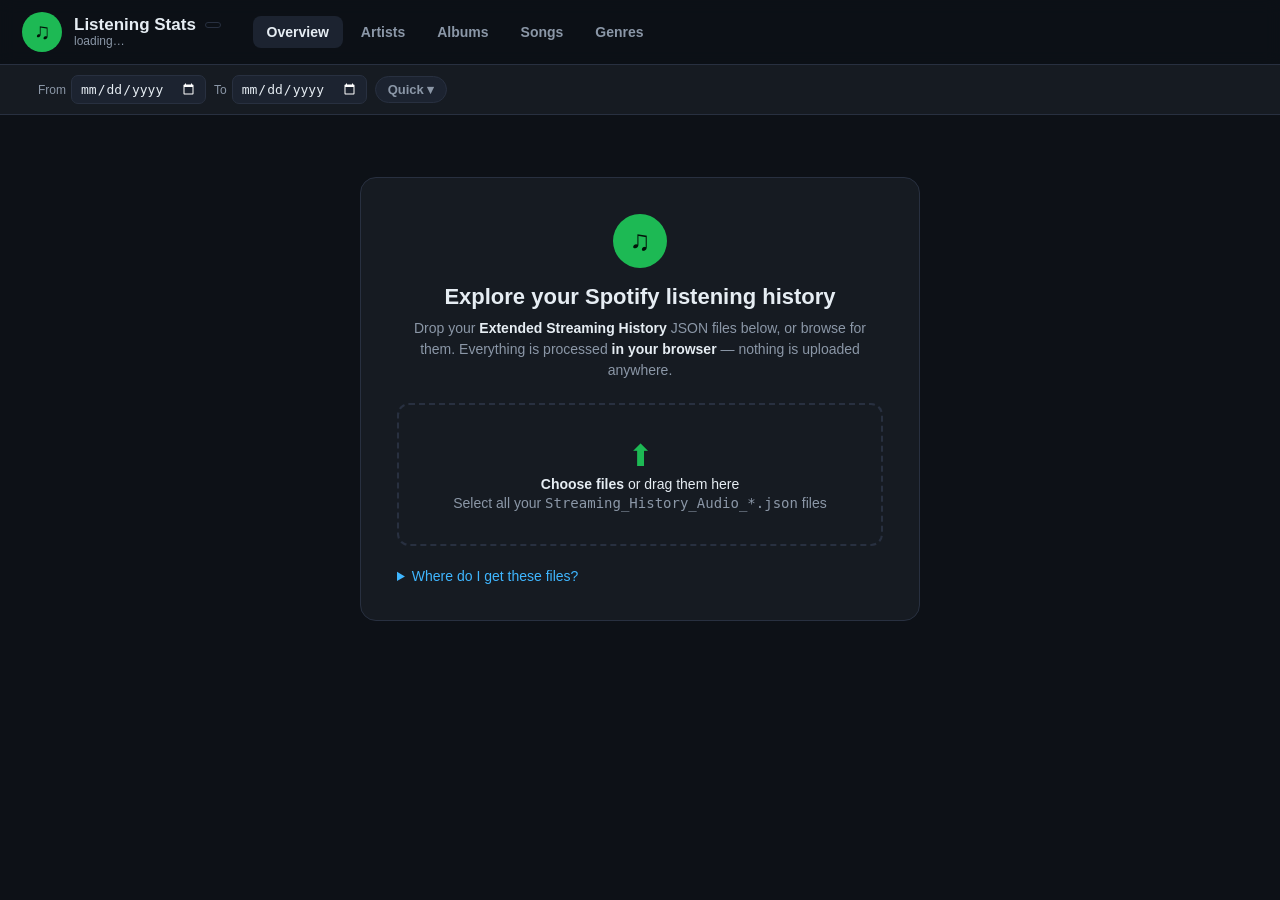
==== web/index.html @ ba0fad1a "Spotify listening stats: local + GitHub Pages app" ====
<!DOCTYPE html>
<html lang="en">
<head>
  <meta charset="UTF-8" />
  <meta name="viewport" content="width=device-width, initial-scale=1.0" />
  <title>Spotify Listening Stats</title>
  <link rel="stylesheet" href="styles.css" />
</head>
<body>
  <header class="topbar">
    <div class="brand">
      <span class="logo">♫</span>
      <div>
        <h1>Listening Stats <span class="badge" id="modeBadge" hidden></span></h1>
        <div class="sub" id="rangeLabel">loading…</div>
      </div>
    </div>
    <nav class="tabs" id="tabs">
      <button data-tab="overview" class="active">Overview</button>
      <button data-tab="artists">Artists</button>
      <button data-tab="albums">Albums</button>
      <button data-tab="songs">Songs</button>
      <button data-tab="genres">Genres</button>
    </nav>
    <div class="controls">
      <button id="changeFiles" class="chip" hidden title="Load a different history export">⟳ Files</button>
    </div>
  </header>

  <div class="filterbar" id="filterbar" hidden>
    <div class="chips" id="yearChips"></div>
    <div class="rangepick">
      <label>From <input type="date" id="fromDate"></label>
      <label>To <input type="date" id="toDate"></label>
      <button id="presetMenuBtn" class="chip" title="Quick ranges">Quick ▾</button>
      <div class="presetMenu" id="presetMenu" hidden></div>
    </div>
    <span class="rangeNote" id="rangeNote"></span>
  </div>

  <main id="app">
    <div class="loading" id="loading">Loading…</div>

    <!-- Upload screen (GitHub Pages / no local data.json) -->
    <section class="uploader" id="uploader" hidden>
      <div class="up-card">
        <div class="up-logo">♫</div>
        <h2>Explore your Spotify listening history</h2>
        <p class="up-lead">Drop your <b>Extended Streaming History</b> JSON files below, or browse for them.
          Everything is processed <b>in your browser</b> — nothing is uploaded anywhere.</p>

        <div class="up-warn" id="fileWarn" hidden>
          ⚠ You opened this as a local file (<code>file://</code>), so your data <b>won't be remembered</b>
          and you'll be asked for it every time. Launch it with <code>run.bat</code> (or
          <code>python serve.py</code>) instead — then it loads automatically.
        </div>

        <label class="dropzone" id="dropzone">
          <input type="file" id="fileInput" accept=".json,application/json" multiple hidden />
          <div class="dz-inner">
            <div class="dz-icon">⬆</div>
            <div><b>Choose files</b> or drag them here</div>
            <div class="muted">Select all your <code>Streaming_History_Audio_*.json</code> files</div>
          </div>
        </label>

        <div class="processing" id="processing" hidden>
          <div class="spinner"></div>
          <div class="proc-stage" id="procStage">Reading your history…</div>
          <div class="progress"><div class="progress-bar" id="procBar"></div></div>
          <div class="proc-sub muted" id="procSub"></div>
        </div>

        <div class="up-status" id="upStatus" hidden></div>

        <details class="up-help">
          <summary>Where do I get these files?</summary>
          <ol>
            <li>Spotify → <b>Account → Privacy settings</b>.</li>
            <li>Request <b>Extended streaming history</b> (arrives by email, can take a few days).</li>
            <li>Unzip it and select every <code>Streaming_History_Audio_*.json</code> file here.</li>
          </ol>
          <p class="muted">Genres and cover art aren't in the export — they only appear if you run the
            optional local <code>enrich.py</code> step (see the project README).</p>
        </details>
      </div>
    </section>

    <!-- Overview -->
    <section class="view" id="view-overview" hidden></section>

    <!-- Table views share a layout -->
    <section class="view" id="view-artists" hidden>
      <div class="tableHead">
        <input type="search" class="search" placeholder="Search artists…" data-search="artists" />
        <span class="count" data-count="artists"></span>
      </div>
      <div class="tableWrap"><table data-table="artists"></table></div>
    </section>

    <section class="view" id="view-albums" hidden>
      <div class="tableHead">
        <input type="search" class="search" placeholder="Search albums or artists…" data-search="albums" />
        <span class="count" data-count="albums"></span>
      </div>
      <div class="tableWrap"><table data-table="albums"></table></div>
    </section>

    <section class="view" id="view-songs" hidden>
      <div class="tableHead">
        <input type="search" class="search" placeholder="Search songs, artists, albums…" data-search="songs" />
        <span class="count" data-count="songs"></span>
      </div>
      <div class="tableWrap"><table data-table="songs"></table></div>
    </section>

    <section class="view" id="view-genres" hidden></section>
  </main>

  <!-- Detail drawer -->
  <div class="drawer" id="drawer" hidden>
    <div class="drawer-backdrop" data-close></div>
    <div class="drawer-panel" id="drawerPanel"></div>
  </div>

  <script src="shared-build.js"></script>
  <script src="app.js"></script>
</body>
</html>
---- web/styles.css ----
:root {
  --bg: #0d1117;
  --bg2: #161b22;
  --bg3: #1c2330;
  --line: #283040;
  --txt: #e6edf3;
  --mut: #8b97a7;
  --accent: #1db954;
  --accent2: #3fb6ff;
  --warn: #f0883e;
  --radius: 12px;
}

* { box-sizing: border-box; }

body {
  margin: 0;
  font-family: -apple-system, "Segoe UI", Roboto, Helvetica, Arial, sans-serif;
  background: var(--bg);
  color: var(--txt);
  font-size: 14px;
}

/* ---- Top bar ---- */
.topbar {
  position: sticky; top: 0; z-index: 20;
  display: flex; align-items: center; gap: 24px;
  padding: 12px 22px;
  background: rgba(13,17,23,0.92);
  backdrop-filter: blur(8px);
  border-bottom: 1px solid var(--line);
  flex-wrap: wrap;
}
.brand { display: flex; align-items: center; gap: 12px; }
.logo {
  width: 40px; height: 40px; border-radius: 50%;
  background: var(--accent); color: #04130a;
  display: grid; place-items: center; font-size: 22px; font-weight: 700;
}
.brand h1 { font-size: 17px; margin: 0; line-height: 1.1; }
.badge {
  display: inline-block; vertical-align: middle; font-size: 10px; font-weight: 700;
  letter-spacing: .5px; text-transform: uppercase; padding: 2px 7px; border-radius: 20px;
  border: 1px solid var(--line); margin-left: 4px;
}
.badge-local { color: var(--accent); border-color: var(--accent); background: rgba(29,185,84,0.12); }
.badge-pages { color: var(--accent2); border-color: var(--accent2); background: rgba(63,182,255,0.12); }
.badge-browser { color: var(--warn); border-color: var(--warn); background: rgba(240,136,62,0.12); }
.brand .sub { color: var(--mut); font-size: 12px; }

.tabs { display: flex; gap: 4px; margin-left: 8px; }
.tabs button {
  background: transparent; border: 0; color: var(--mut);
  padding: 8px 14px; border-radius: 8px; cursor: pointer; font-size: 14px;
  font-weight: 600;
}
.tabs button:hover { color: var(--txt); background: var(--bg2); }
.tabs button.active { color: var(--txt); background: var(--bg3); }

.controls { margin-left: auto; display: flex; gap: 10px; align-items: center; }
select, .search {
  background: var(--bg2); color: var(--txt);
  border: 1px solid var(--line); border-radius: 8px; padding: 8px 12px;
  font-size: 14px; outline: none;
}
select:focus, .search:focus { border-color: var(--accent2); }

/* ---- Filter bar ---- */
.filterbar {
  position: sticky; top: 65px; z-index: 15;
  display: flex; align-items: center; gap: 16px; flex-wrap: wrap;
  padding: 10px 22px; background: var(--bg2); border-bottom: 1px solid var(--line);
}
.chips { display: flex; gap: 6px; flex-wrap: wrap; }
.chip {
  background: var(--bg3); border: 1px solid var(--line); color: var(--mut);
  padding: 5px 12px; border-radius: 20px; cursor: pointer; font-size: 13px; font-weight: 600;
}
.chip:hover { color: var(--txt); border-color: var(--mut); }
.chip.active { background: var(--accent); color: #04130a; border-color: var(--accent); }
.rangepick { display: flex; align-items: center; gap: 8px; position: relative; }
.rangepick label { color: var(--mut); font-size: 12px; display: flex; align-items: center; gap: 5px; }
.rangepick input[type="date"] {
  background: var(--bg3); color: var(--txt); border: 1px solid var(--line);
  border-radius: 7px; padding: 5px 8px; font-size: 13px; color-scheme: dark;
}
.presetMenu {
  position: absolute; top: 110%; right: 0; z-index: 30;
  background: var(--bg2); border: 1px solid var(--line); border-radius: 10px;
  padding: 6px; min-width: 180px; box-shadow: 0 10px 30px rgba(0,0,0,.5);
}
.presetMenu button {
  display: block; width: 100%; text-align: left; background: transparent; border: 0;
  color: var(--txt); padding: 8px 10px; border-radius: 6px; cursor: pointer; font-size: 13px;
}
.presetMenu button:hover { background: var(--bg3); }
.rangeNote { color: var(--mut); font-size: 12px; margin-left: auto; }

main { padding: 22px; max-width: 1280px; margin: 0 auto; }
.loading { color: var(--mut); padding: 60px; text-align: center; font-size: 16px; }

/* ---- Uploader ---- */
.uploader { display: grid; place-items: center; padding: 40px 16px; }
.up-card {
  background: var(--bg2); border: 1px solid var(--line); border-radius: 16px;
  padding: 36px; max-width: 560px; width: 100%; text-align: center;
}
.up-logo {
  width: 54px; height: 54px; border-radius: 50%; background: var(--accent); color: #04130a;
  display: grid; place-items: center; font-size: 28px; font-weight: 700; margin: 0 auto 16px;
}
.up-card h2 { margin: 0 0 8px; font-size: 22px; }
.up-lead { color: var(--mut); margin: 0 0 22px; line-height: 1.5; }
.up-lead b { color: var(--txt); }
.dropzone {
  display: block; border: 2px dashed var(--line); border-radius: 12px; padding: 30px;
  cursor: pointer; transition: border-color .15s, background .15s;
}
.dropzone:hover, .dropzone.drag { border-color: var(--accent); background: rgba(29,185,84,0.06); }
.dz-icon { font-size: 30px; color: var(--accent); margin-bottom: 8px; }
.dz-inner > div { margin: 3px 0; }
.up-status { margin-top: 18px; color: var(--accent2); font-size: 14px; min-height: 20px; }
.up-status.err { color: var(--warn); }
.up-warn {
  background: rgba(240,136,62,0.12); border: 1px solid var(--warn); color: var(--txt);
  border-radius: 10px; padding: 12px 14px; margin-bottom: 18px; font-size: 13px; line-height: 1.5; text-align: left;
}
.up-warn code { background: var(--bg3); padding: 1px 5px; border-radius: 4px; }
.processing { padding: 18px 0 4px; }
.spinner {
  width: 38px; height: 38px; margin: 0 auto 16px; border-radius: 50%;
  border: 3px solid var(--line); border-top-color: var(--accent);
  animation: spin 0.8s linear infinite;
}
@keyframes spin { to { transform: rotate(360deg); } }
.proc-stage { font-size: 16px; font-weight: 600; margin-bottom: 12px; }
.progress { height: 8px; background: var(--bg3); border-radius: 20px; overflow: hidden; }
.progress-bar { height: 100%; width: 0; background: var(--accent); border-radius: 20px; transition: width .25s ease; }
.proc-sub { margin-top: 10px; font-size: 13px; }

.up-help { margin-top: 22px; text-align: left; color: var(--mut); }
.up-help summary { cursor: pointer; color: var(--accent2); }
.up-help ol { margin: 10px 0; padding-left: 20px; line-height: 1.6; }
.up-help code { background: var(--bg3); padding: 1px 5px; border-radius: 4px; }

/* ---- Stat cards ---- */
.cards { display: grid; grid-template-columns: repeat(auto-fit, minmax(150px, 1fr)); gap: 14px; margin-bottom: 24px; }
.card {
  background: var(--bg2); border: 1px solid var(--line); border-radius: var(--radius);
  padding: 16px 18px;
}
.card .val { font-size: 26px; font-weight: 700; letter-spacing: -0.5px; }
.card .lbl { color: var(--mut); font-size: 12px; margin-top: 4px; text-transform: uppercase; letter-spacing: 0.5px; }
.card .sub2 { color: var(--accent2); font-size: 12px; margin-top: 6px; }

/* ---- Panels / charts ---- */
.grid2 { display: grid; grid-template-columns: 1fr 1fr; gap: 18px; margin-bottom: 18px; }
.grid3 { display: grid; grid-template-columns: 2fr 1fr; gap: 18px; margin-bottom: 18px; }
@media (max-width: 900px) { .grid2, .grid3 { grid-template-columns: 1fr; } }

.panel {
  background: var(--bg2); border: 1px solid var(--line); border-radius: var(--radius);
  padding: 16px 18px;
}
.panel h3 { margin: 0 0 4px; font-size: 14px; }
.panel .hint { color: var(--mut); font-size: 12px; margin-bottom: 12px; }
svg { display: block; width: 100%; height: auto; overflow: visible; }
.bar { fill: var(--accent); }
.bar:hover { fill: #2ee06a; }
.bar2 { fill: var(--accent2); }
.axis { stroke: var(--line); stroke-width: 1; }
.axislbl { fill: var(--mut); font-size: 10px; }
.gridline { stroke: var(--line); stroke-width: 1; stroke-dasharray: 2 3; opacity: .5; }
.linepath { fill: none; stroke: var(--accent); stroke-width: 2; }
.linearea { fill: var(--accent); opacity: .12; }
.dot { fill: var(--accent); }

/* ---- Top lists ---- */
.toplist { list-style: none; margin: 0; padding: 0; }
.toplist li { display: flex; align-items: center; gap: 10px; padding: 7px 0; border-bottom: 1px solid var(--line); }
.toplist li:last-child { border-bottom: 0; }
.toplist .rank { color: var(--mut); width: 20px; font-variant-numeric: tabular-nums; }
.toplist .nm { flex: 1; overflow: hidden; text-overflow: ellipsis; white-space: nowrap; }
.toplist .nm small { color: var(--mut); }
.toplist .v { color: var(--accent2); font-variant-numeric: tabular-nums; font-weight: 600; }
.thumb { width: 34px; height: 34px; border-radius: 6px; object-fit: cover; background: var(--bg3); flex: none; }
.thumb.round { border-radius: 50%; }

/* ---- Tables ---- */
.tableHead { display: flex; align-items: center; gap: 14px; margin-bottom: 12px; }
.tableHead .search { flex: 1; max-width: 380px; }
.tableHead .count { color: var(--mut); font-size: 12px; }
.tableWrap { background: var(--bg2); border: 1px solid var(--line); border-radius: var(--radius); overflow: auto; }
table { width: 100%; border-collapse: collapse; font-variant-numeric: tabular-nums; }
thead th {
  position: sticky; top: 0; background: var(--bg3); z-index: 1;
  text-align: right; padding: 11px 12px; font-size: 12px; color: var(--mut);
  cursor: pointer; white-space: nowrap; user-select: none; border-bottom: 1px solid var(--line);
}
thead th.txtcol, td.txtcol { text-align: left; }
thead th:hover { color: var(--txt); }
thead th.sorted { color: var(--accent); }
thead th .arrow { font-size: 9px; }
tbody td { padding: 9px 12px; text-align: right; border-bottom: 1px solid var(--line); white-space: nowrap; }
tbody tr:hover { background: var(--bg3); }
tbody tr { cursor: pointer; }
.cellmain { display: flex; align-items: center; gap: 10px; }
.cellmain .meta { overflow: hidden; }
.cellmain .t1 { overflow: hidden; text-overflow: ellipsis; max-width: 320px; }
.cellmain .t2 { color: var(--mut); font-size: 12px; overflow: hidden; text-overflow: ellipsis; max-width: 320px; }
.rankcell { color: var(--mut); width: 36px; }
.barcell { position: relative; }
.barcell .fill { position: absolute; left: 0; top: 0; bottom: 0; background: rgba(29,185,84,0.14); }
.barcell span { position: relative; }
.tag { display: inline-block; background: var(--bg3); border: 1px solid var(--line); color: var(--mut); border-radius: 20px; padding: 1px 9px; font-size: 11px; margin: 2px; }

/* ---- Drawer ---- */
.drawer { position: fixed; inset: 0; z-index: 40; }
.drawer-backdrop { position: absolute; inset: 0; background: rgba(0,0,0,.55); }
.drawer-panel {
  position: absolute; right: 0; top: 0; bottom: 0; width: min(460px, 92vw);
  background: var(--bg); border-left: 1px solid var(--line);
  padding: 24px; overflow: auto; box-shadow: -10px 0 40px rgba(0,0,0,.4);
}
.drawer-panel .dhero { display: flex; gap: 16px; align-items: center; margin-bottom: 20px; }
.drawer-panel .dhero img { width: 92px; height: 92px; border-radius: 10px; object-fit: cover; background: var(--bg3); }
.drawer-panel .dhero img.round { border-radius: 50%; }
.drawer-panel h2 { margin: 0; font-size: 20px; }
.drawer-panel .dsub { color: var(--mut); margin-top: 4px; }
.drawer .closeBtn { position: absolute; top: 16px; right: 16px; background: var(--bg2); border: 1px solid var(--line); color: var(--txt); width: 32px; height: 32px; border-radius: 8px; cursor: pointer; font-size: 16px; }
.dstats { display: grid; grid-template-columns: 1fr 1fr; gap: 10px; margin-bottom: 20px; }
.dstat { background: var(--bg2); border: 1px solid var(--line); border-radius: 10px; padding: 12px; }
.dstat .v { font-size: 19px; font-weight: 700; }
.dstat .l { color: var(--mut); font-size: 11px; text-transform: uppercase; letter-spacing: .4px; margin-top: 2px; }
.drawer-panel h4 { margin: 18px 0 8px; font-size: 13px; color: var(--mut); text-transform: uppercase; letter-spacing: .5px; }

.muted { color: var(--mut); }
.empty { color: var(--mut); padding: 40px; text-align: center; }
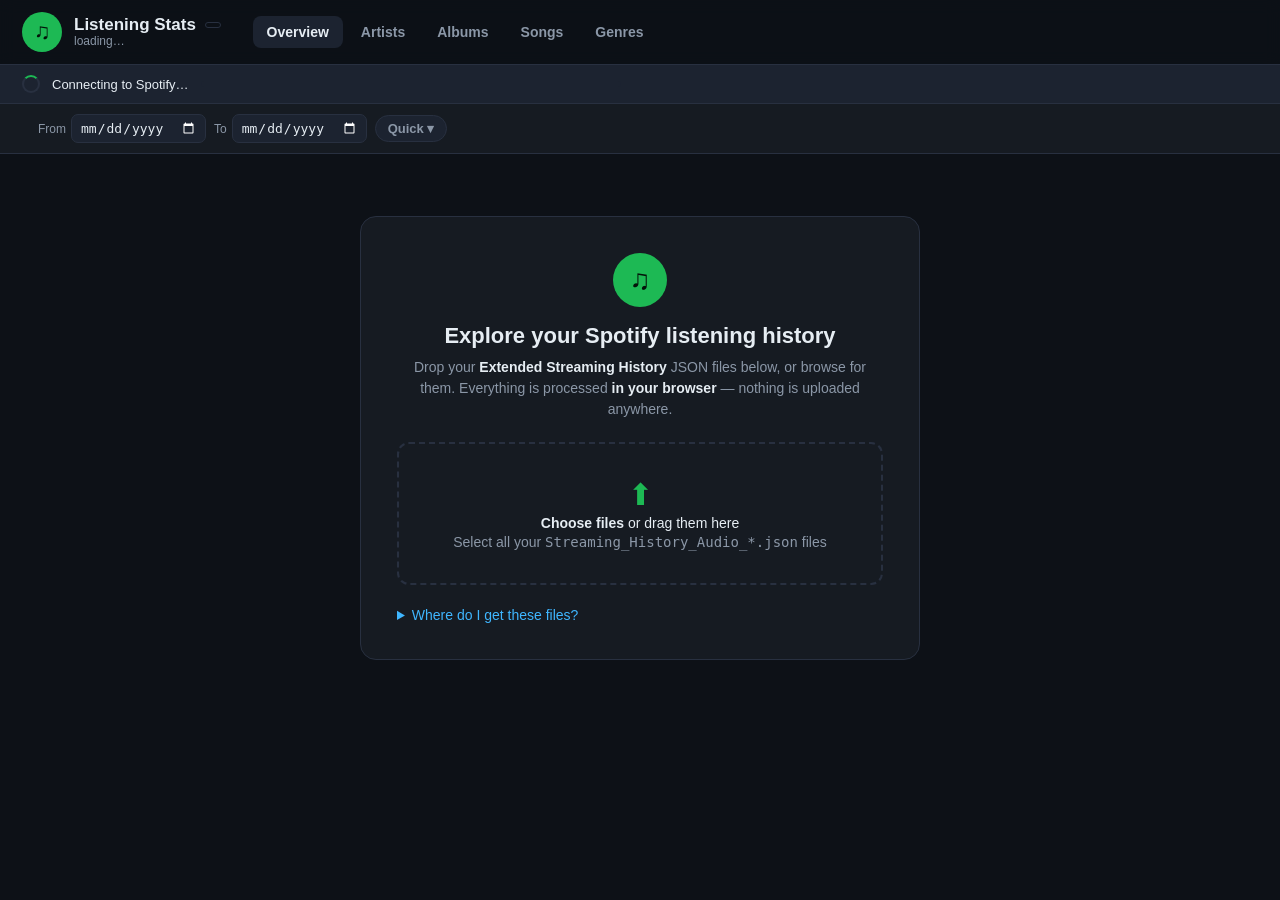
==== commit 301b994c: "Fix upload hang + add Spotify PKCE sign-in - Replace Web Worker with chunked main-thread aggregation" ====
--- a/web/index.html
+++ b/web/index.html
@@ -23,9 +23,16 @@
       <button data-tab="genres">Genres</button>
     </nav>
     <div class="controls">
+      <button id="connectSpotify" class="chip chip-accent" hidden title="Sign in to add genres &amp; cover art">♪ Add genres &amp; art</button>
       <button id="changeFiles" class="chip" hidden title="Load a different history export">⟳ Files</button>
     </div>
   </header>
+
+  <div class="enrichbar" id="enrichbar" hidden>
+    <div class="spinner sm"></div>
+    <div class="enrich-text" id="enrichText">Connecting to Spotify…</div>
+    <div class="progress slim"><div class="progress-bar" id="enrichBar"></div></div>
+  </div>
 
   <div class="filterbar" id="filterbar" hidden>
     <div class="chips" id="yearChips"></div>
@@ -124,6 +131,7 @@
   </div>
 
   <script src="shared-build.js"></script>
+  <script src="spotify.js"></script>
   <script src="app.js"></script>
 </body>
 </html>
--- a/web/styles.css
+++ b/web/styles.css
@@ -78,6 +78,19 @@
 }
 .chip:hover { color: var(--txt); border-color: var(--mut); }
 .chip.active { background: var(--accent); color: #04130a; border-color: var(--accent); }
+.chip-accent { background: var(--accent); color: #04130a; border-color: var(--accent); }
+.chip-accent:hover { background: #2ee06a; color: #04130a; border-color: #2ee06a; }
+.chip-accent.busy { opacity: .6; pointer-events: none; }
+
+/* Enrichment progress banner */
+.enrichbar {
+  position: sticky; top: 65px; z-index: 16;
+  display: flex; align-items: center; gap: 12px;
+  padding: 10px 22px; background: var(--bg3); border-bottom: 1px solid var(--line);
+}
+.enrichbar .enrich-text { font-size: 13px; white-space: nowrap; }
+.enrichbar .progress.slim { flex: 1; max-width: 420px; height: 6px; }
+.spinner.sm { width: 18px; height: 18px; border-width: 2px; margin: 0; }
 .rangepick { display: flex; align-items: center; gap: 8px; position: relative; }
 .rangepick label { color: var(--mut); font-size: 12px; display: flex; align-items: center; gap: 5px; }
 .rangepick input[type="date"] {
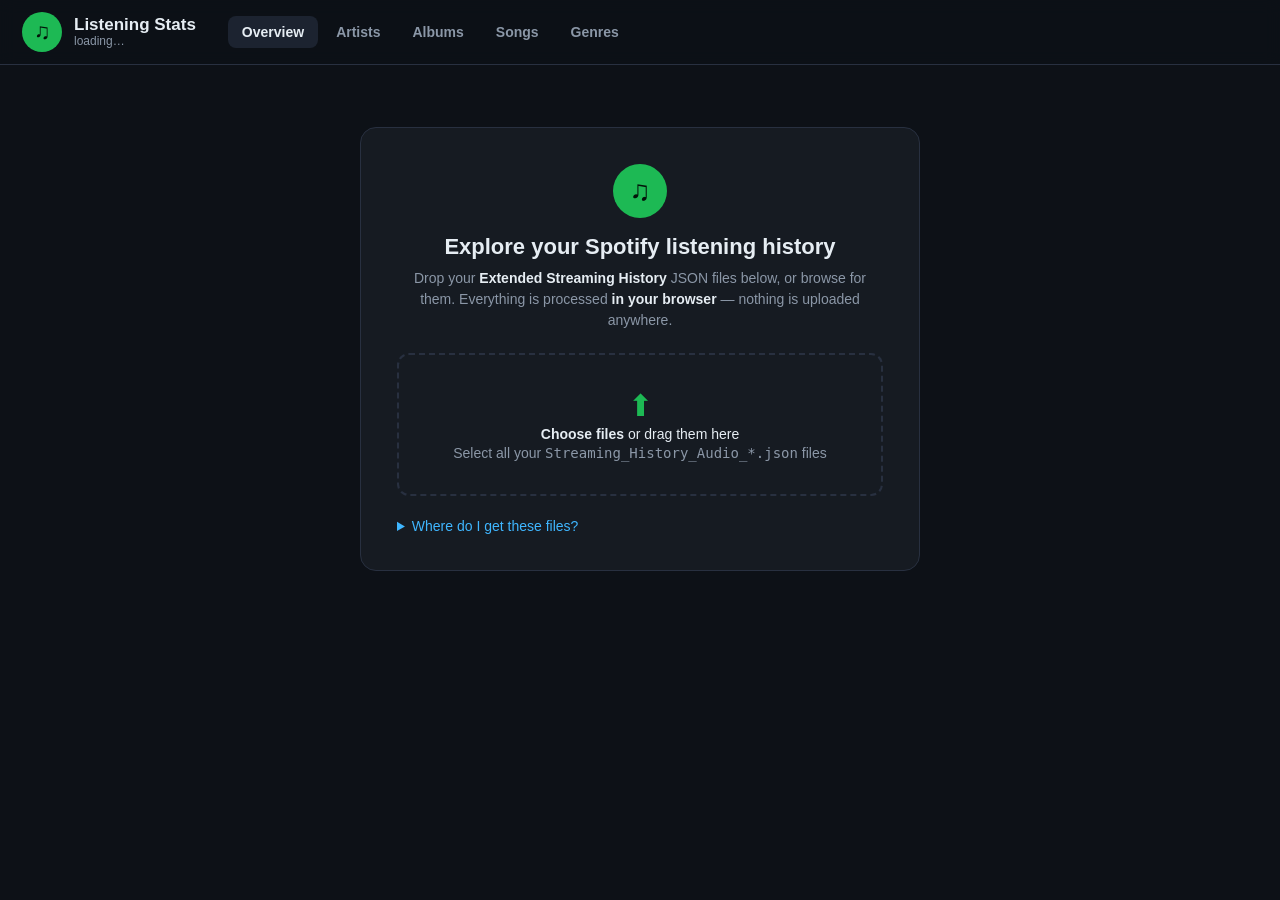
==== commit 52f38878: "Rename '⟲ Files' to clearer '⟳ Re-upload' button" ====
--- a/web/index.html
+++ b/web/index.html
@@ -24,7 +24,7 @@
     </nav>
     <div class="controls">
       <button id="connectSpotify" class="chip chip-accent" hidden title="Sign in to add genres &amp; cover art">♪ Add genres &amp; art</button>
-      <button id="changeFiles" class="chip" hidden title="Load a different history export">⟳ Files</button>
+      <button id="changeFiles" class="chip" hidden title="Load a different Spotify history export">⟳ Re-upload</button>
     </div>
   </header>
 
--- a/web/styles.css
+++ b/web/styles.css
@@ -12,6 +12,11 @@
 }
 
 * { box-sizing: border-box; }
+
+/* The `hidden` attribute must win over component display rules (.enrichbar,
+   .uploader, .filterbar all set an explicit display, which would otherwise
+   override the browser's [hidden] { display:none }). */
+[hidden] { display: none !important; }
 
 body {
   margin: 0;
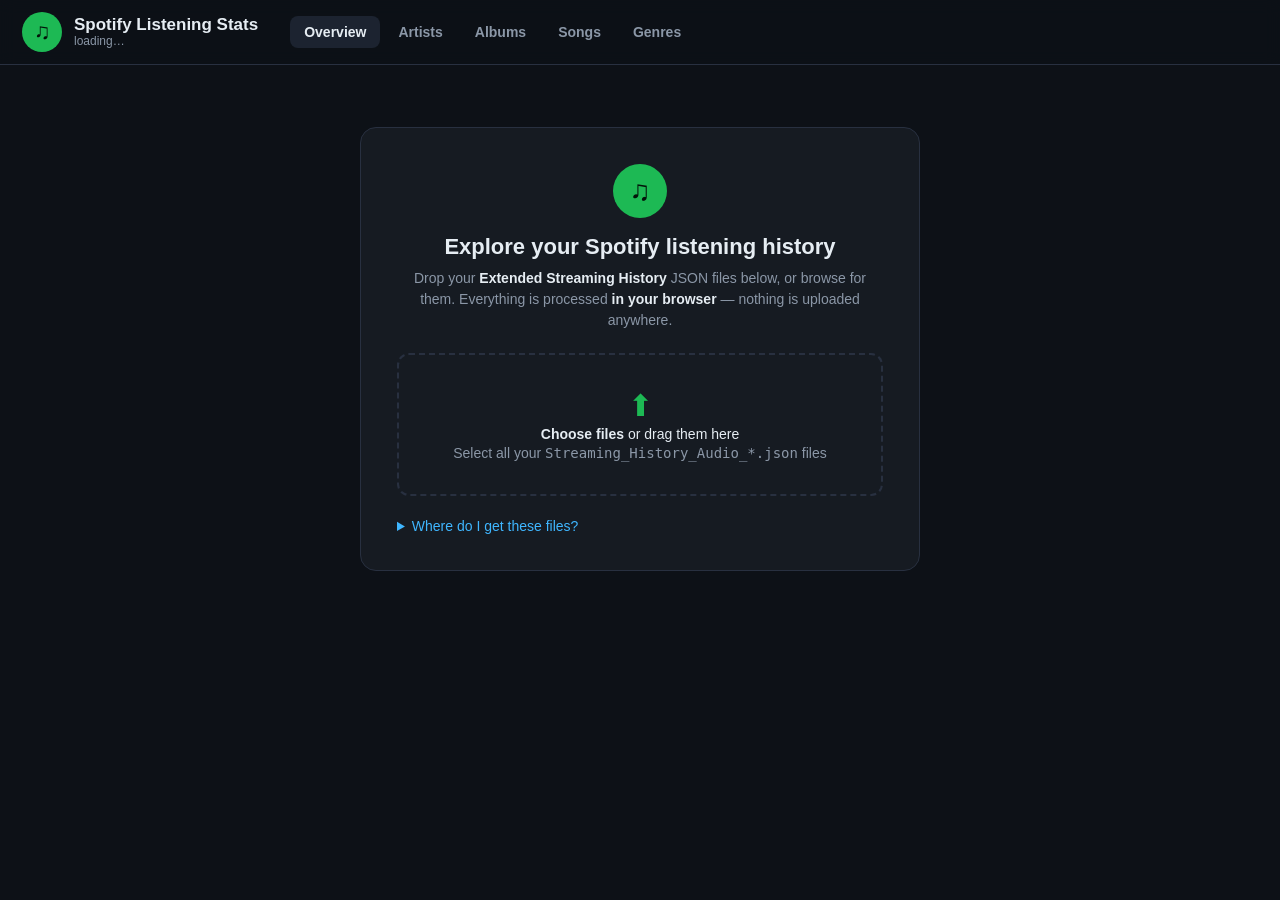
==== commit 52cff96e: "Title -> "Spotify Listening Stats"; add Taste popularity card Taste popularity = play-weighted avera" ====
--- a/web/index.html
+++ b/web/index.html
@@ -11,7 +11,7 @@
     <div class="brand">
       <span class="logo">♫</span>
       <div>
-        <h1>Listening Stats <span class="badge" id="modeBadge" hidden></span></h1>
+        <h1>Spotify Listening Stats <span class="badge" id="modeBadge" hidden></span></h1>
         <div class="sub" id="rangeLabel">loading…</div>
       </div>
     </div>
@@ -101,28 +101,54 @@
       <div class="tableHead">
         <input type="search" class="search" placeholder="Search artists…" data-search="artists" />
         <span class="count" data-count="artists"></span>
+        <label class="pagectl">Show
+          <select class="pageSize">
+            <option value="50">50</option><option value="100" selected>100</option>
+            <option value="250">250</option><option value="500">500</option>
+            <option value="1000">1000</option><option value="all">All</option>
+          </select>
+        </label>
       </div>
       <div class="tableWrap"><table data-table="artists"></table></div>
+      <div class="pager" data-pager="artists"></div>
     </section>
 
     <section class="view" id="view-albums" hidden>
       <div class="tableHead">
         <input type="search" class="search" placeholder="Search albums or artists…" data-search="albums" />
         <span class="count" data-count="albums"></span>
+        <label class="pagectl">Show
+          <select class="pageSize">
+            <option value="50">50</option><option value="100" selected>100</option>
+            <option value="250">250</option><option value="500">500</option>
+            <option value="1000">1000</option><option value="all">All</option>
+          </select>
+        </label>
       </div>
       <div class="tableWrap"><table data-table="albums"></table></div>
+      <div class="pager" data-pager="albums"></div>
     </section>
 
     <section class="view" id="view-songs" hidden>
       <div class="tableHead">
         <input type="search" class="search" placeholder="Search songs, artists, albums…" data-search="songs" />
         <span class="count" data-count="songs"></span>
+        <label class="pagectl">Show
+          <select class="pageSize">
+            <option value="50">50</option><option value="100" selected>100</option>
+            <option value="250">250</option><option value="500">500</option>
+            <option value="1000">1000</option><option value="all">All</option>
+          </select>
+        </label>
       </div>
       <div class="tableWrap"><table data-table="songs"></table></div>
+      <div class="pager" data-pager="songs"></div>
     </section>
 
     <section class="view" id="view-genres" hidden></section>
   </main>
+
+  <div class="charttip" id="chartTip" hidden></div>
 
   <!-- Detail drawer -->
   <div class="drawer" id="drawer" hidden>
--- a/web/styles.css
+++ b/web/styles.css
@@ -174,13 +174,30 @@
 /* ---- Panels / charts ---- */
 .grid2 { display: grid; grid-template-columns: 1fr 1fr; gap: 18px; margin-bottom: 18px; }
 .grid3 { display: grid; grid-template-columns: 2fr 1fr; gap: 18px; margin-bottom: 18px; }
+.grid-full { margin-bottom: 18px; }
 @media (max-width: 900px) { .grid2, .grid3 { grid-template-columns: 1fr; } }
+
+/* Chart hover */
+.hoverband { fill: transparent; }
+.hoverband:hover { fill: rgba(255, 255, 255, 0.06); }
+.charttip {
+  position: fixed; z-index: 60; pointer-events: none;
+  background: var(--bg); border: 1px solid var(--line); border-radius: 8px;
+  padding: 6px 10px; font-size: 12px; color: var(--txt); white-space: nowrap;
+  box-shadow: 0 6px 20px rgba(0, 0, 0, .5);
+}
+.charttip .tl { color: var(--mut); }
+.charttip b { color: var(--txt); font-variant-numeric: tabular-nums; }
 
 .panel {
   background: var(--bg2); border: 1px solid var(--line); border-radius: var(--radius);
   padding: 16px 18px;
+  min-width: 0;   /* allow grid/flex items to shrink so long content truncates */
 }
 .panel h3 { margin: 0 0 4px; font-size: 14px; }
+.panelhead { display: flex; align-items: center; justify-content: space-between; gap: 10px; margin-bottom: 4px; }
+.panelhead h3 { margin: 0; }
+select.mini { padding: 3px 7px; font-size: 12px; border-radius: 6px; }
 .panel .hint { color: var(--mut); font-size: 12px; margin-bottom: 12px; }
 svg { display: block; width: 100%; height: auto; overflow: visible; }
 .bar { fill: var(--accent); }
@@ -198,7 +215,7 @@
 .toplist li { display: flex; align-items: center; gap: 10px; padding: 7px 0; border-bottom: 1px solid var(--line); }
 .toplist li:last-child { border-bottom: 0; }
 .toplist .rank { color: var(--mut); width: 20px; font-variant-numeric: tabular-nums; }
-.toplist .nm { flex: 1; overflow: hidden; text-overflow: ellipsis; white-space: nowrap; }
+.toplist .nm { flex: 1; min-width: 0; overflow: hidden; text-overflow: ellipsis; white-space: nowrap; }
 .toplist .nm small { color: var(--mut); }
 .toplist .v { color: var(--accent2); font-variant-numeric: tabular-nums; font-weight: 600; }
 .thumb { width: 34px; height: 34px; border-radius: 6px; object-fit: cover; background: var(--bg3); flex: none; }
@@ -208,6 +225,22 @@
 .tableHead { display: flex; align-items: center; gap: 14px; margin-bottom: 12px; }
 .tableHead .search { flex: 1; max-width: 380px; }
 .tableHead .count { color: var(--mut); font-size: 12px; }
+.tableHead .pagectl { margin-left: auto; color: var(--mut); font-size: 12px; display: flex; align-items: center; gap: 6px; }
+.tableHead .pagectl select { padding: 4px 7px; font-size: 12px; border-radius: 6px; }
+
+.pager { display: flex; align-items: center; justify-content: center; gap: 8px; margin-top: 14px; flex-wrap: wrap; }
+.pager:empty { display: none; }
+.pager button {
+  background: var(--bg2); border: 1px solid var(--line); color: var(--txt);
+  padding: 6px 12px; border-radius: 8px; cursor: pointer; font-size: 13px;
+}
+.pager button:hover:not(:disabled) { background: var(--bg3); border-color: var(--mut); }
+.pager button:disabled { opacity: .4; cursor: default; }
+.pager .pginfo { color: var(--mut); font-size: 13px; margin: 0 4px; }
+.pager .pageJump {
+  width: 56px; background: var(--bg3); color: var(--txt); border: 1px solid var(--line);
+  border-radius: 6px; padding: 4px 6px; font-size: 13px; text-align: center;
+}
 .tableWrap { background: var(--bg2); border: 1px solid var(--line); border-radius: var(--radius); overflow: auto; }
 table { width: 100%; border-collapse: collapse; font-variant-numeric: tabular-nums; }
 thead th {
